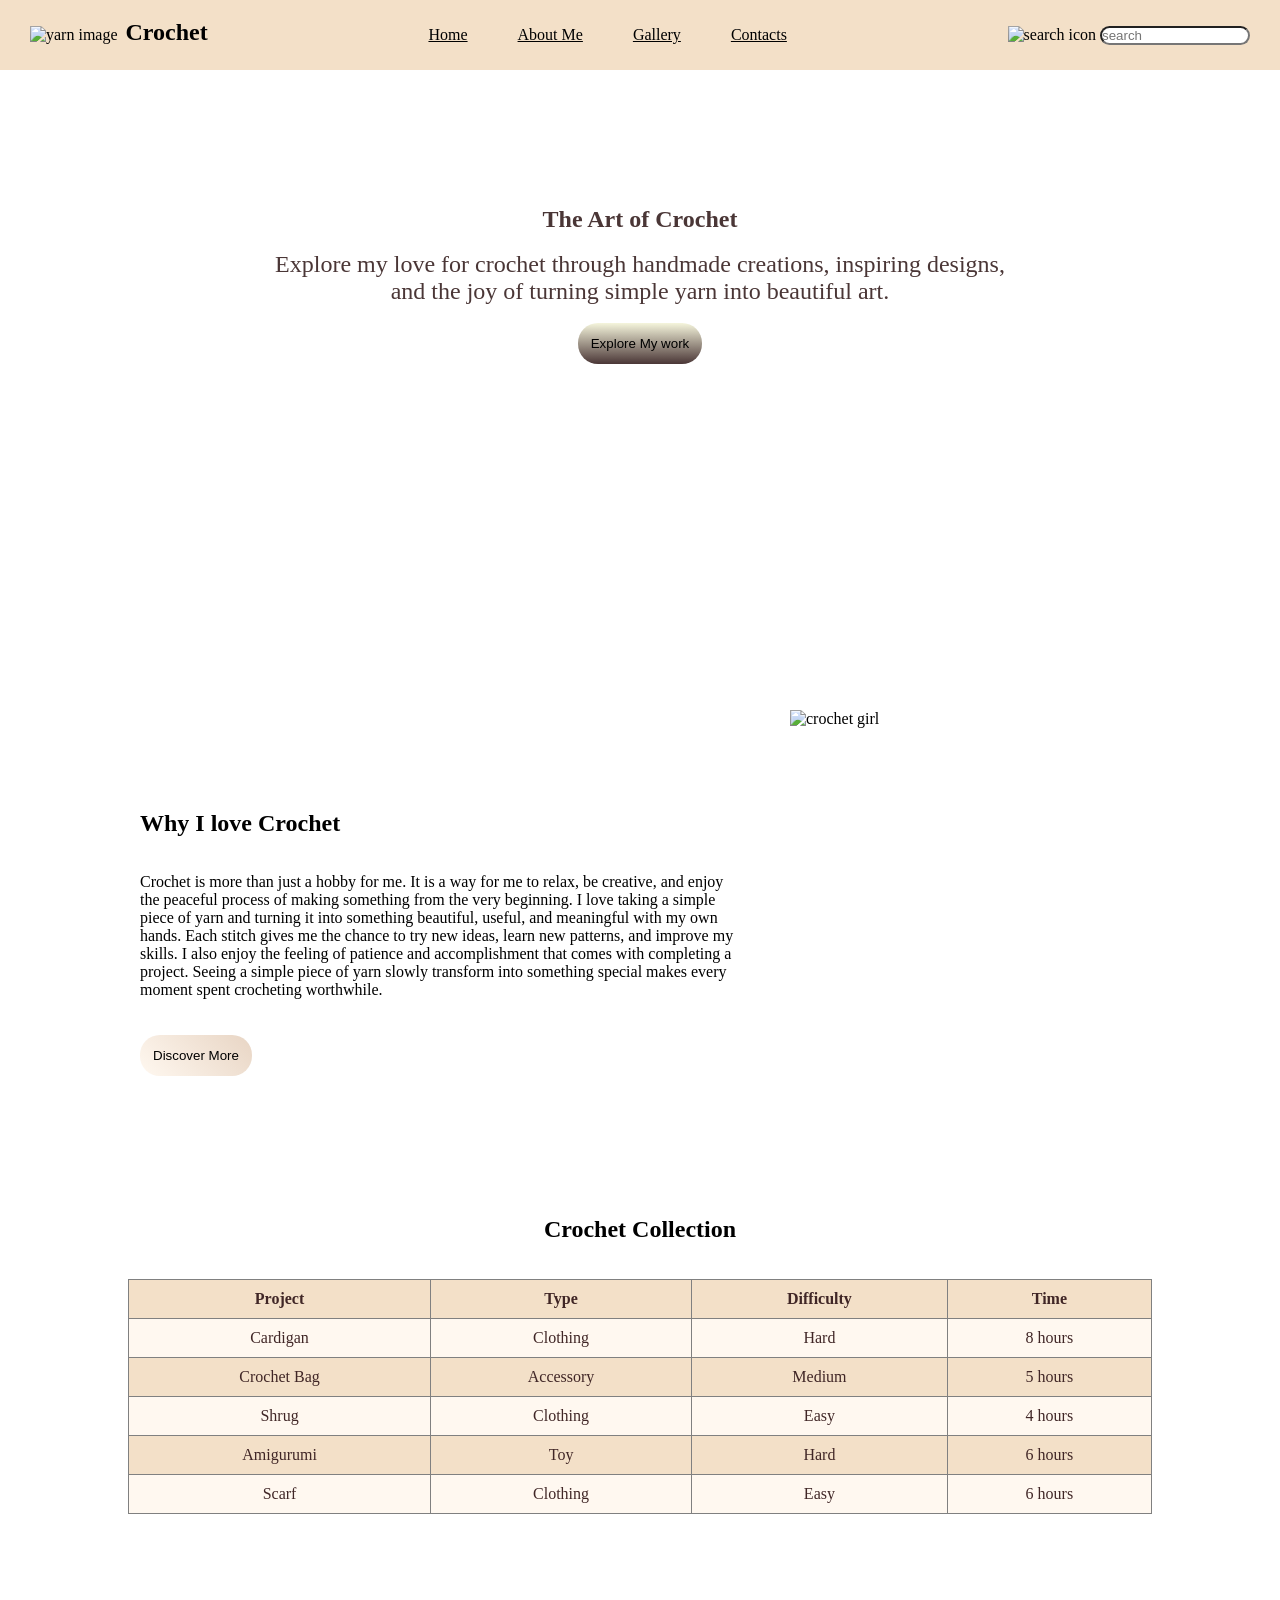
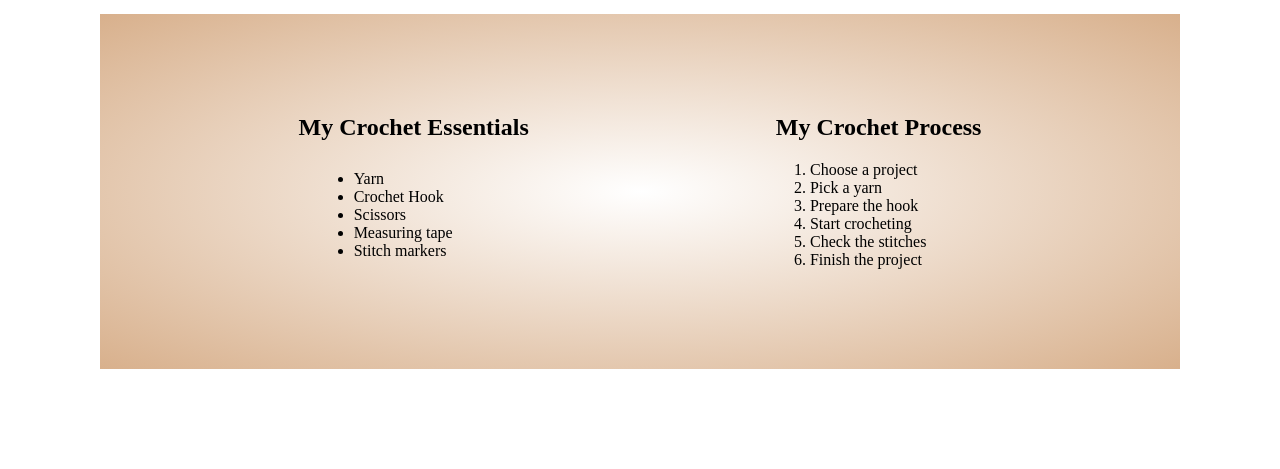
==== index.html @ 4fec3a50 "adding features in my home page" ====
<!DOCTYPE html>
<html lang="en">
    <head>
        <meta charset="UTF-8" />
        <meta name="viewport" content="width=device-width, initial-scale=1.0" />
        <title> My crochet world </title>
        <link rel="stylesheet" href="./styles/index.css" />
    </head>
    <body>
        <div id="container">
            <section id="box">
                <div class="header">
                    <span><img src="./Images/yarn-svgrepo-com.svg" alt="yarn image" width="30px" height="30px"/></span><h2> Crochet </h2>
                </div>
                <div class="nav">
                    <a href="./index.html"> Home </a>
                    <a href="./about.html"> About Me </a>
                    <a href="./gallery.html"> Gallery </a>
                    <a href="./contact.html"> Contacts </a>
                </div>
                <div class="search">
                    <span><img src="./Images/search-svgrepo-com.svg" alt="search icon" width="15px" height="15px"/></span>
                    <input id="input1" type="text" placeholder="search" />
                </div>
            </section>
            <!--This is hero section-->
            <section >
                <div class="hero">
                    <h1>The Art of Crochet</h1><br>
                    <p> Explore my love for crochet through handmade creations, inspiring
                        designs,<br> and the joy of turning simple yarn into beautiful art.
                    </p><br>
                    <a href="#me"><button>Explore My work</button> </a>
                </div>
            </section>
            <!-- This is the short about me section-->
             <section id="me">
                <div class="about">
                    <h1> Why I love Crochet </h1><br><br>
                    <p>
                        Crochet is more than just a hobby for me. 
                        It is a way for me to relax, be creative, and enjoy the peaceful process of making something from the very beginning. 
                        I love taking a simple piece of yarn and turning it into something beautiful, useful, and meaningful with my own hands. 
                        Each stitch gives me the chance to try new ideas, learn new patterns, and improve my skills. 
                        I also enjoy the feeling of patience and accomplishment that comes with completing a project. 
                        Seeing a simple piece of yarn slowly transform into something special makes every moment spent crocheting worthwhile.
                    </p><br><br>
                    <a href="./about.html"><button>Discover More</button></a>
                </div>
                <div>
                    <img class="girl" src="./Images/Crochet My Hobby.jpg" alt="crochet girl"/>
                </div>
             </section>
             <!-- This is the table section-->
              <section id="table">
                <h2> Crochet Collection </h2> <br><br>
                <table border="1px">
                    <tr>
                        <th> Project </th>
                        <th>  Type </th>
                        <th> Difficulty </th>
                        <th> Time </th>
                    </tr>
                    <tr>
                        <td> Cardigan </td>
                        <td> Clothing </td>
                        <td> Hard </td>
                        <td> 8 hours </td>
                    </tr>
                    <tr>
                        <td> Crochet Bag </td>
                        <td> Accessory </td>
                        <td> Medium </td>
                        <td> 5 hours</td>
                    </tr>
                    <tr>
                        <td> Shrug </td>
                        <td> Clothing </td>
                        <td> Easy </td>
                        <td> 4 hours</td>
                    </tr>
                    <tr>
                        <td> Amigurumi </td>
                        <td> Toy </td>
                        <td> Hard</td>
                        <td> 6 hours </td>
                    </tr>
                    <tr>
                        <td> Scarf </td>
                        <td> Clothing </td>
                        <td> Easy </td>
                        <td> 6 hours </td>
                    </tr>
                </table>              
            </section>
            <!--This is the list section -->
            <section id="list">
                <div class="title">
                    <h2> My Crochet Essentials</h2>
                    <h2> My Crochet Process </h2>
                </div>
                <div class="lis">
                    <ul>
                        <li> Yarn </li>
                        <li> Crochet Hook </li>
                        <li> Scissors </li>
                        <li> Measuring tape </li>
                        <li> Stitch markers</li>
                    </ul>
                    <ol>
                        <li>Choose a project</li>
                        <li>Pick a yarn</li>
                        <li>Prepare the hook</li>
                        <li>Start crocheting</li>
                        <li>Check the stitches</li>
                        <li>Finish the project</li>
                    </ol>
                </div>
            </section>
            <!--This is footer section-->
            <section id="footer">
                
            </section>
        </div>
    </body>
</html>
---- styles/index.css ----
* {
    box-sizing: border-box;
    margin: 0px;
    padding: 0px;
}
.header {
    display: flex;
    align-items: center;
    gap: 8px;
    margin-left: 30px;
    margin-right:auto;
}
.header > h2 {
    padding-bottom: 5px;
}
#container {
    display: flex;
    flex-direction: column;
}
#box {
    display:flex;
    align-items: center;
    background-color: #F3E0C8;
    width: 100%;
    height:70px;
    position: fixed;
}
#input1 {
    border-radius: 10px;
    width: 150px;
}
.nav {
    gap: 50px;
    display: flex;
    justify-content: space-between;
    align-items: center;
}
.nav > a {
    color: black;
}
.search {
    margin-left: auto;
    margin-right: 30px;
}
.hero {
    width: 100%;
    height: 570px;
    display: flex;
    flex-direction: column;
    justify-content: center;
    align-items: center;
    background-image: url('../Images/Cozy\ Neutral\ Craft\ Workspace\ _\ Minimal\ Flat\ Lay\ Inspiration.jpg');
    background-repeat: no-repeat;
    background-size: cover;
    background-position: center;
}
.hero > h1 {
    color: #4A3636;
    font-family:Georgia, 'Times New Roman', Times, serif;
}
.hero > p {
    color: #4A3636;
    text-align: center;
    font-size:x-large;
    font-weight: 500;
}
.hero > a > button {
    background-image: linear-gradient(180deg, beige, #4A3636);
    padding: 13px;
    border: none;
    border-radius: 20px;
    cursor: pointer;
}

.girl {
    width: 450px;
    height: 450px;
}
#me {
    display: flex;
    margin: 60px;
    border: none;
    padding: 80px;
    background-color: white;
    gap: 50px;
}
.about {
    width:60%;
    margin-top: 100px;
    background-color: white;
}
.about > h1 {
    background-color: white;
}
.about > p{
    background-color: white;
}
.about button {
    border: none;
    border-radius: 20px;
    background-image: linear-gradient(45deg, #FFF8F0, #E8D5C4);
    padding: 13px;
    cursor: pointer;
}
#table {
    display: flex;
    flex-direction: column;
    justify-content: center;
    align-items: center;
}
#table > h2 {
    text-align: center;
}
table {
    border-collapse: collapse;
    width: 80%
}
th, td {
    text-align: center;
    padding: 10px;
}
table[border="1px"] {
    color: #402626;
}
tr:nth-child(even) {
    background-color: #FFF8F0;
}
tr:nth-child(odd) {
    background-color: #F3E0C8;
}
.lis {
    display:flex;
    margin-top: 20px;
    justify-content: space-around;
    align-items: center;
    gap: 50px;
}
.title {
    display:flex;
    justify-content: space-around;
    align-items: center;
    gap: 50px;
}
#list {
    border: none;
    margin: 100px;
    padding: 100px;
    background-image: radial-gradient( white, #D8B08C);
}
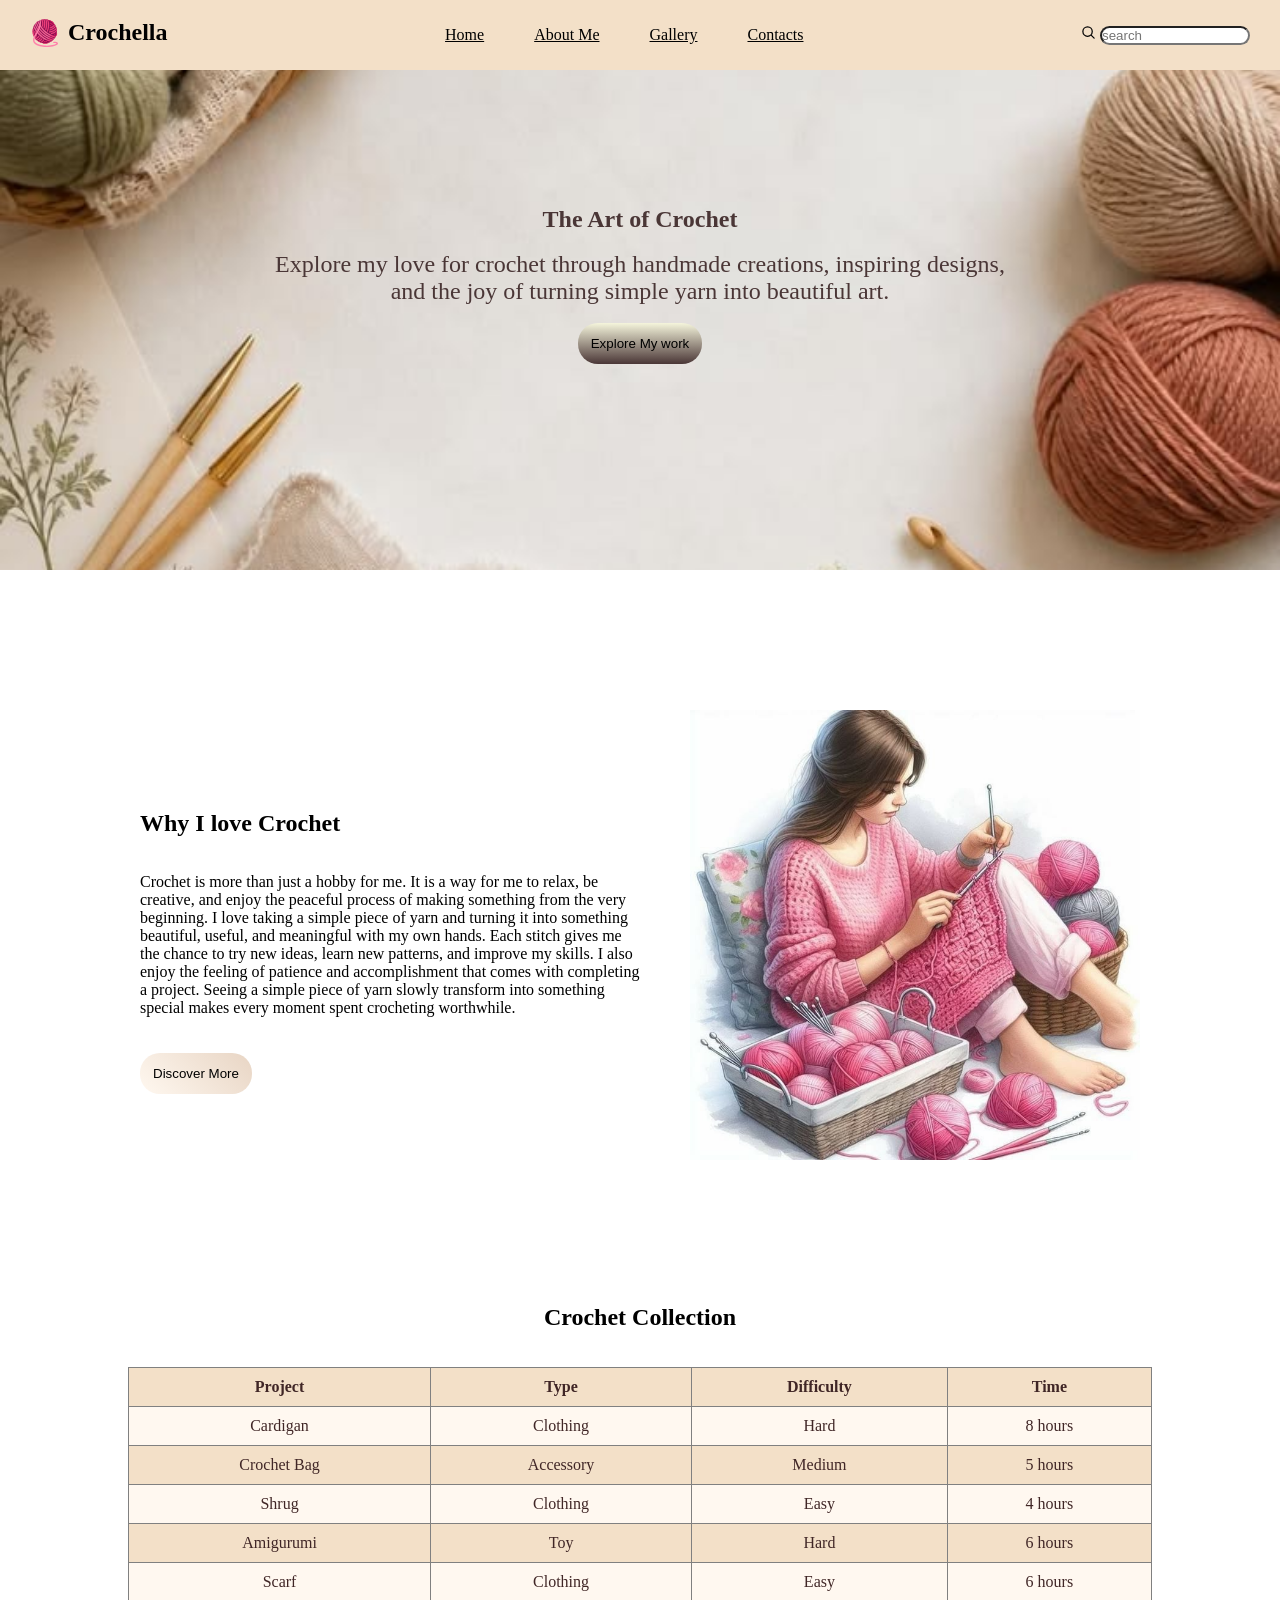
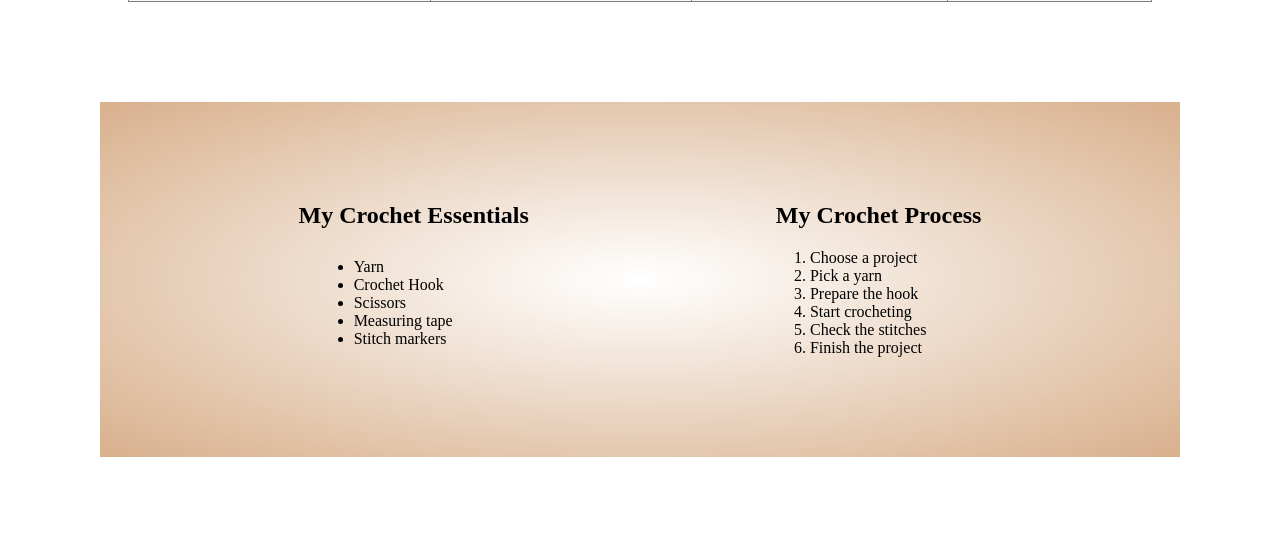
==== commit 6f84d7c0: "Editing the home page" ====
--- a/index.html
+++ b/index.html
@@ -10,7 +10,7 @@
         <div id="container">
             <section id="box">
                 <div class="header">
-                    <span><img src="./Images/yarn-svgrepo-com.svg" alt="yarn image" width="30px" height="30px"/></span><h2> Crochet </h2>
+                    <span><img src="./Images/yarn-svgrepo-com.svg" alt="yarn image" width="30px" height="30px"/></span><h2> Crochella </h2>
                 </div>
                 <div class="nav">
                     <a href="./index.html"> Home </a>
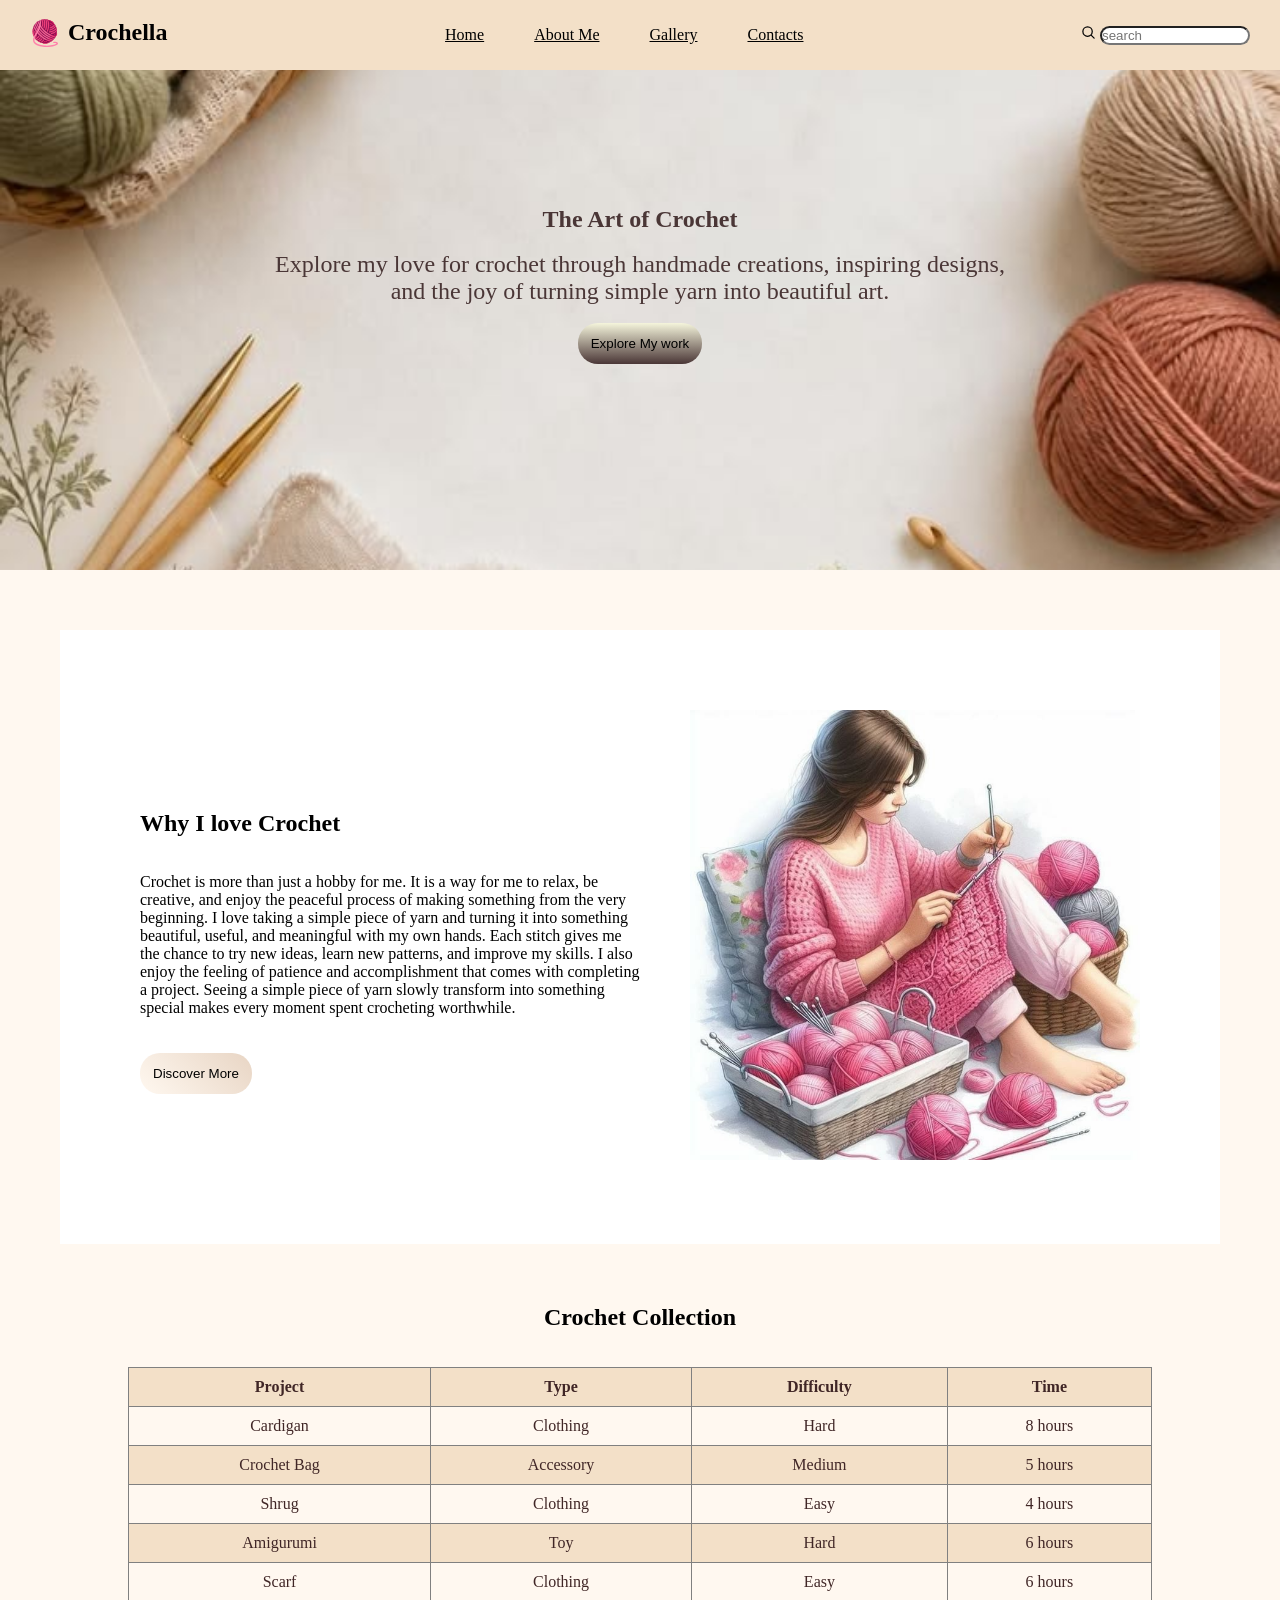
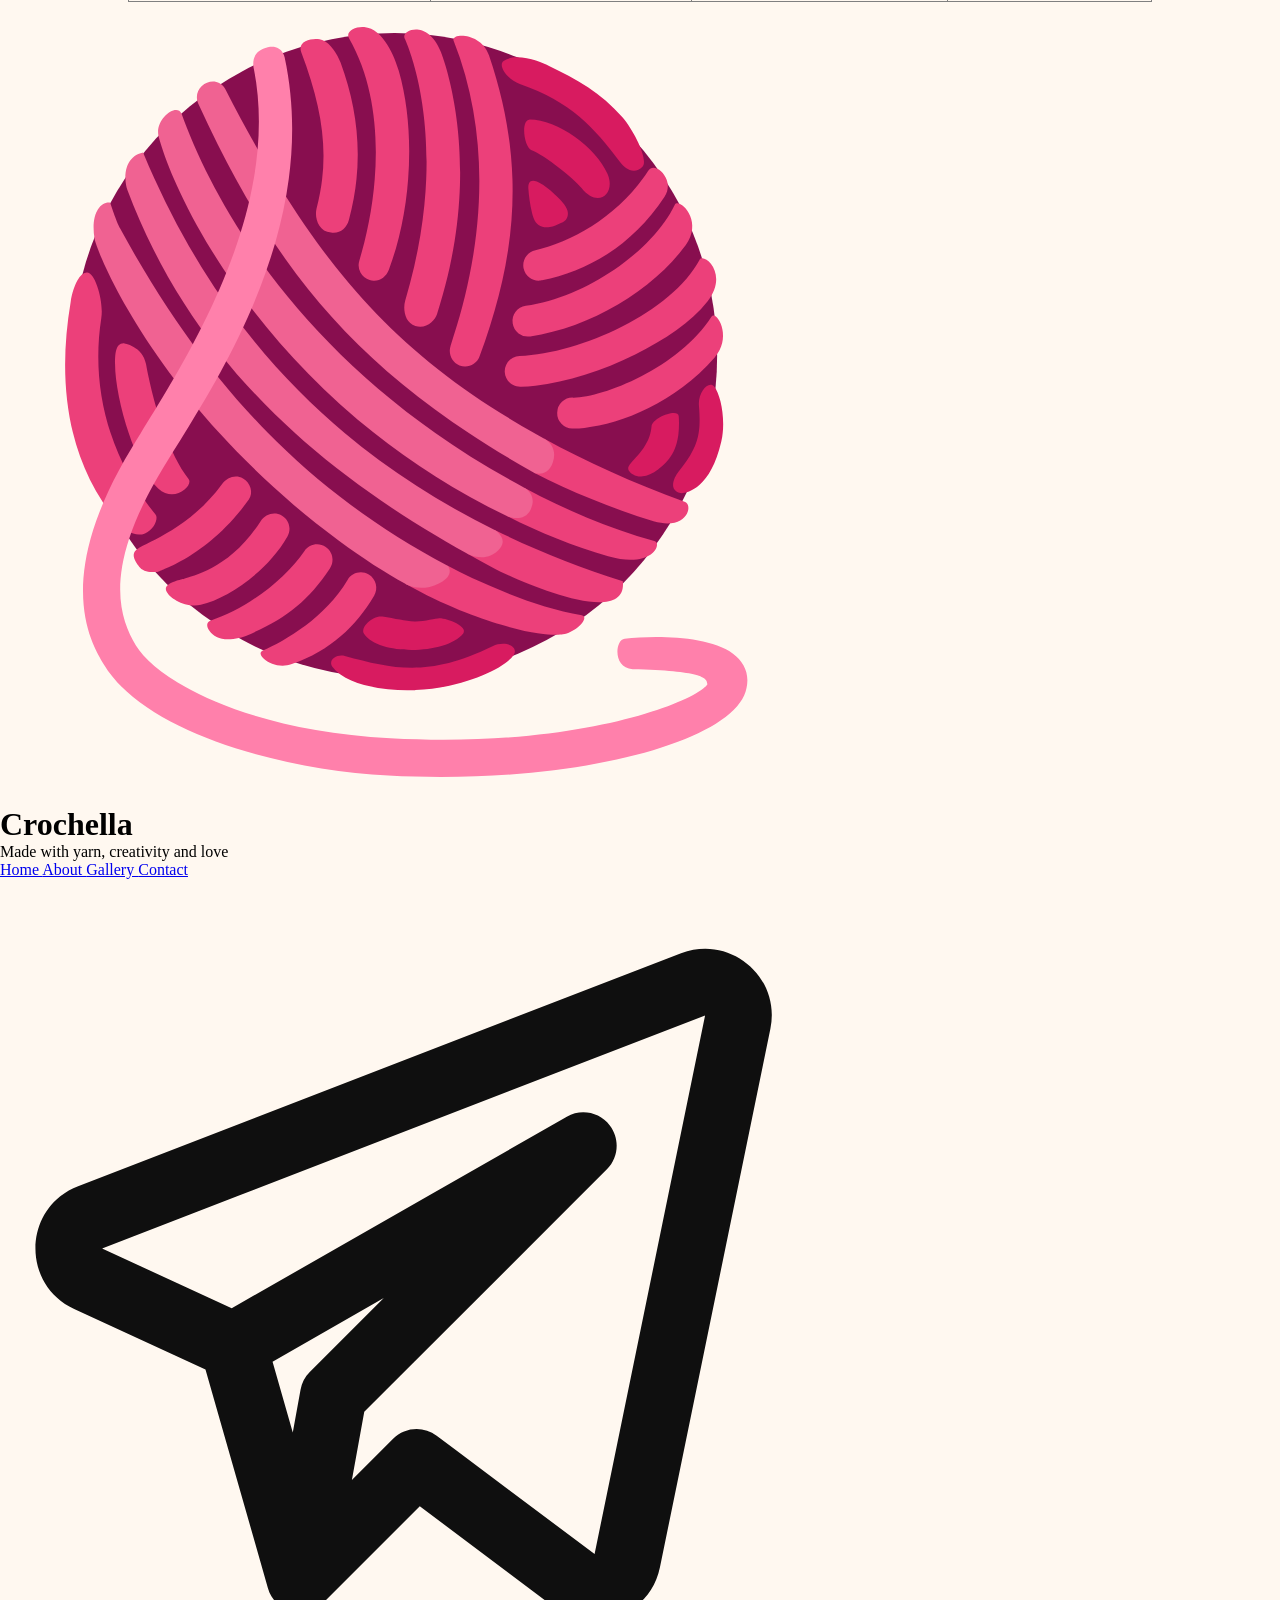
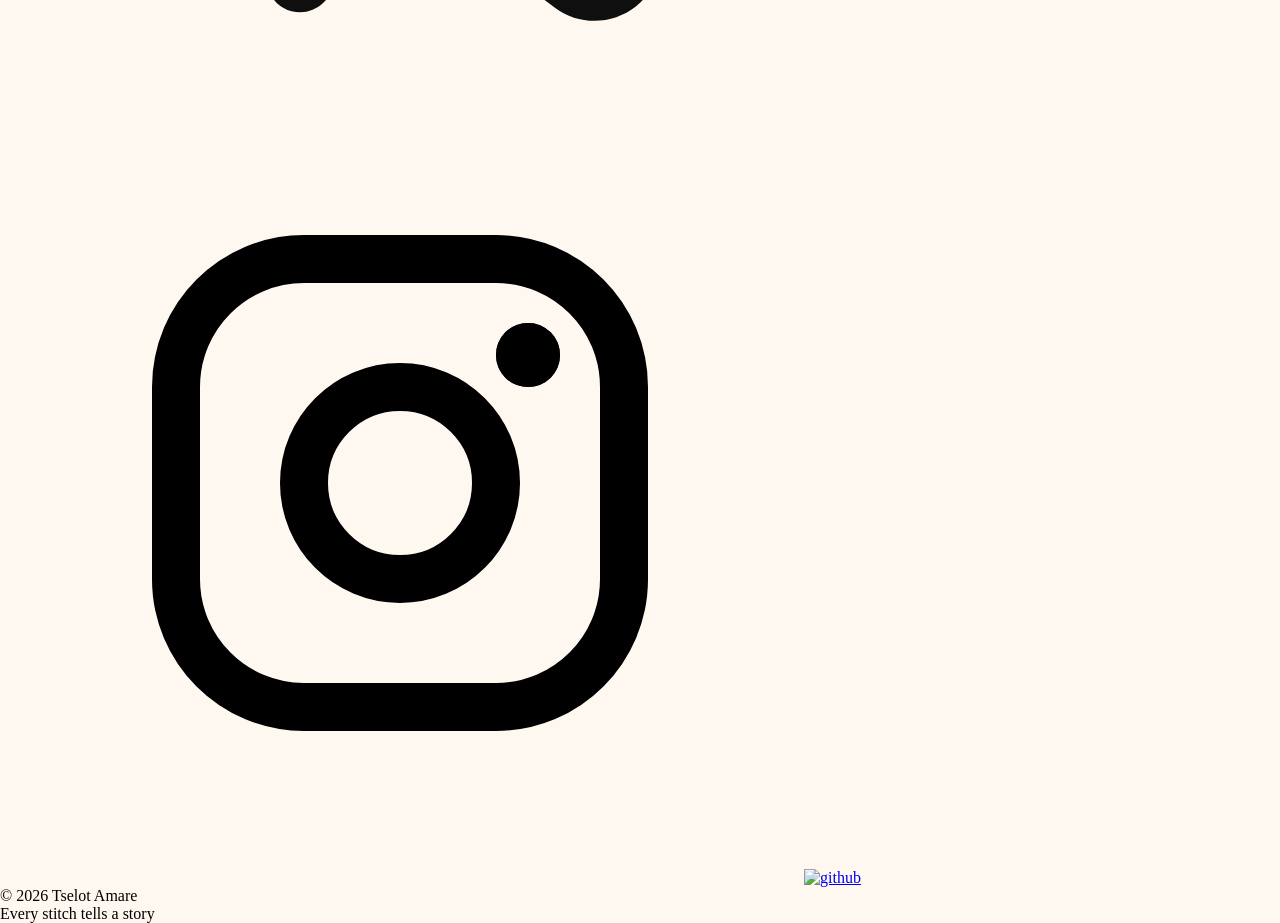
==== commit c1c7e26c: "Adding footer section" ====
--- a/index.html
+++ b/index.html
@@ -93,34 +93,29 @@
                     </tr>
                 </table>              
             </section>
-            <!--This is the list section -->
-            <section id="list">
-                <div class="title">
-                    <h2> My Crochet Essentials</h2>
-                    <h2> My Crochet Process </h2>
+            <!--This is footer section-->
+            <footer>
+                <div id="footer-head">
+                    <img src="./Images/yarn-svgrepo-com.svg" alt="yarn"/>
+                    <h1> Crochella </h1>
+                    <p> Made with yarn, creativity and love </p>
                 </div>
-                <div class="lis">
-                    <ul>
-                        <li> Yarn </li>
-                        <li> Crochet Hook </li>
-                        <li> Scissors </li>
-                        <li> Measuring tape </li>
-                        <li> Stitch markers</li>
-                    </ul>
-                    <ol>
-                        <li>Choose a project</li>
-                        <li>Pick a yarn</li>
-                        <li>Prepare the hook</li>
-                        <li>Start crocheting</li>
-                        <li>Check the stitches</li>
-                        <li>Finish the project</li>
-                    </ol>
+                <div class="footer-link">
+                    <a href="./index.html"> Home </a>
+                    <a href="./about.html"> About </a>
+                    <a href="./gallery.html"> Gallery </a>
+                    <a href="./contact.html"> Contact </a>
+                </div>      
+                <div id="footer-img">
+                    <a href="https://t.me/msaone_stitches" target="_blank"> <img class="footer-im"  src="./Images/telegram-svgrepo-com.svg" alt="telegram"/></a>
+                    <a href="https://www.instagram.com/msaone_stitches?igsh=MW1icWxpaWNiYjRiaQ==&igsi=MW1icWxpaWNiYjRiaQ==" target="_blank"> <img class="footer-im" src="./Images/instagram-svgrepo-com.svg" alt="instagram"/></a>
+                    <a href="https://github.com/tselot67" target="_blank" > <img class="footer-im" src="./Images/github-142-svgrepo-com.svg" alt="github"/></a>
                 </div>
-            </section>
-            <!--This is footer section-->
-            <section id="footer">
-                
-            </section>
+                <div id="last">
+                    <p> &copy; 2026 Tselot Amare  </p>
+                    <p> Every stitch tells a story </p>
+                </div>          
+            </footer>
         </div>
     </body>
 </html>
--- a/styles/index.css
+++ b/styles/index.css
@@ -2,6 +2,9 @@
     box-sizing: border-box;
     margin: 0px;
     padding: 0px;
+}
+body {
+    background-color: #FFF8F0;
 }
 .header {
     display: flex;
@@ -143,7 +146,7 @@
 }
 #list {
     border: none;
-    margin: 100px;
+    margin: 150px;
     padding: 100px;
     background-image: radial-gradient( white, #D8B08C);
 }
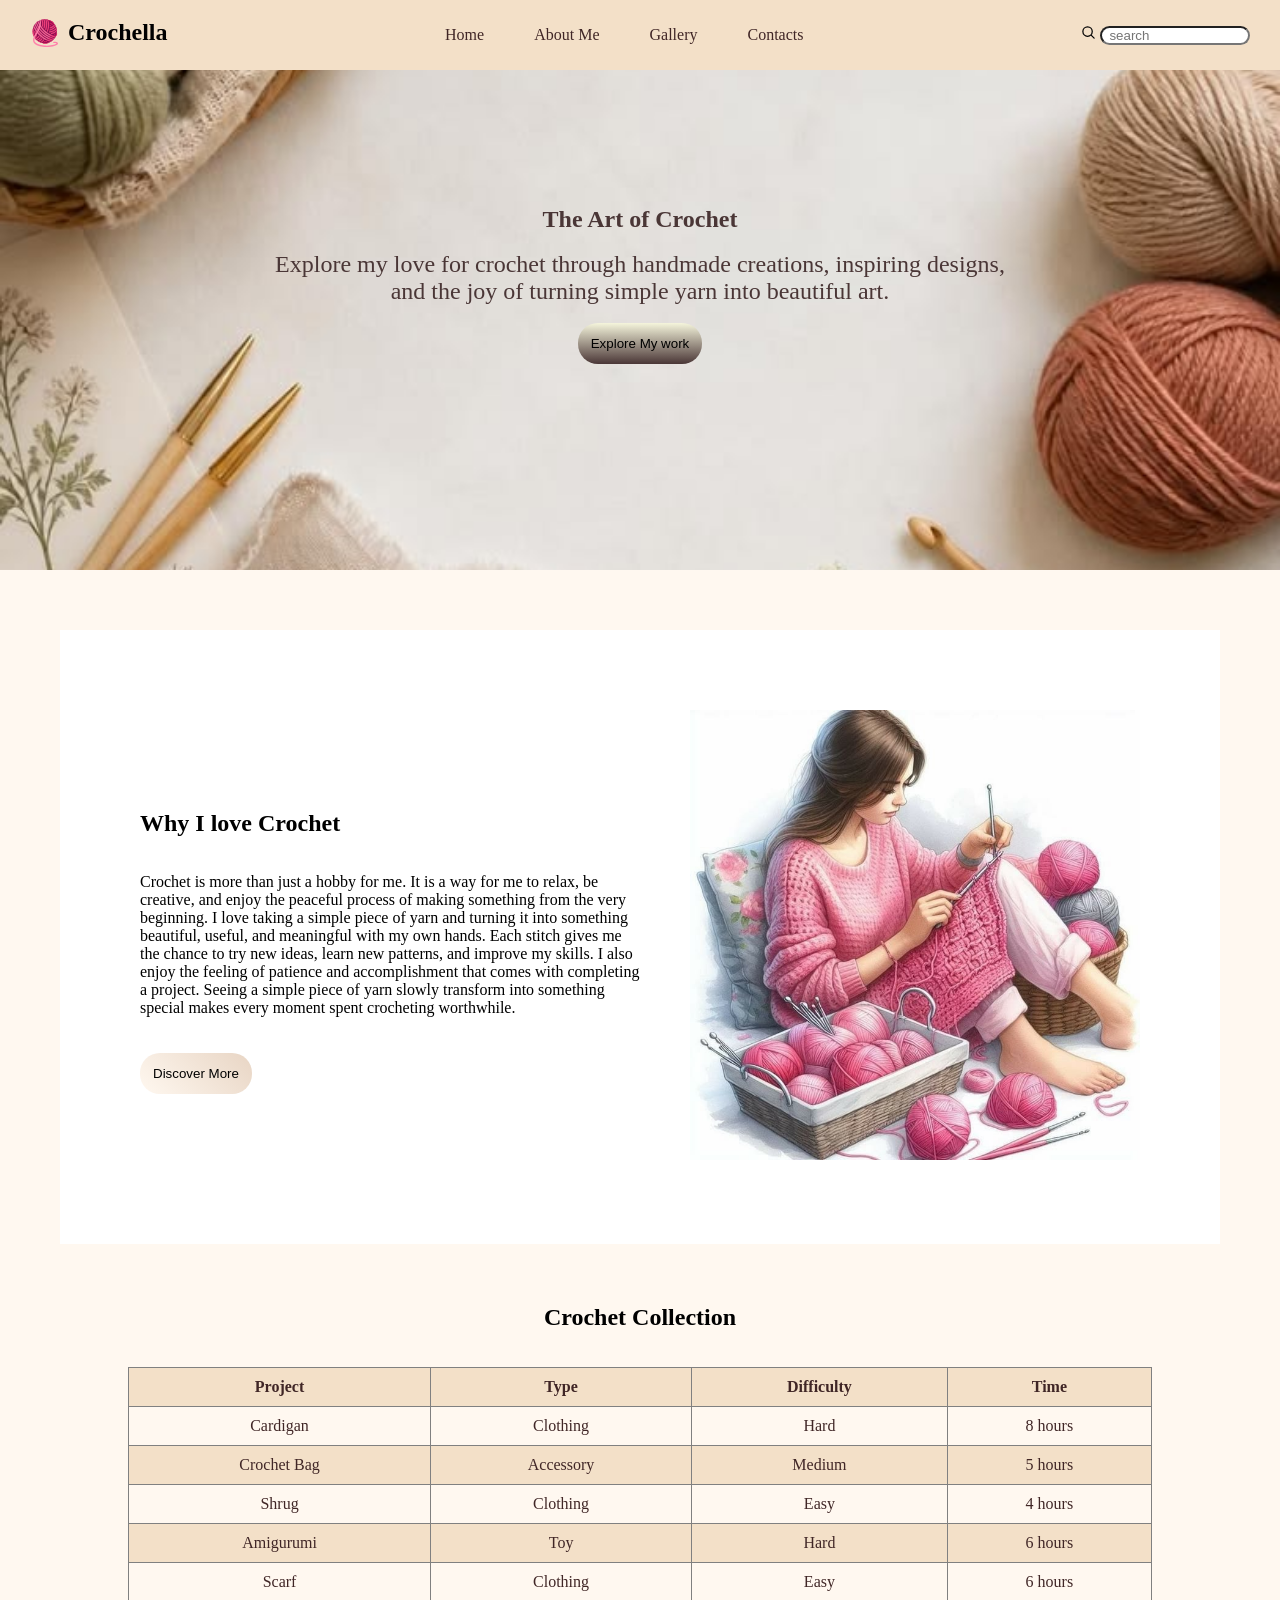
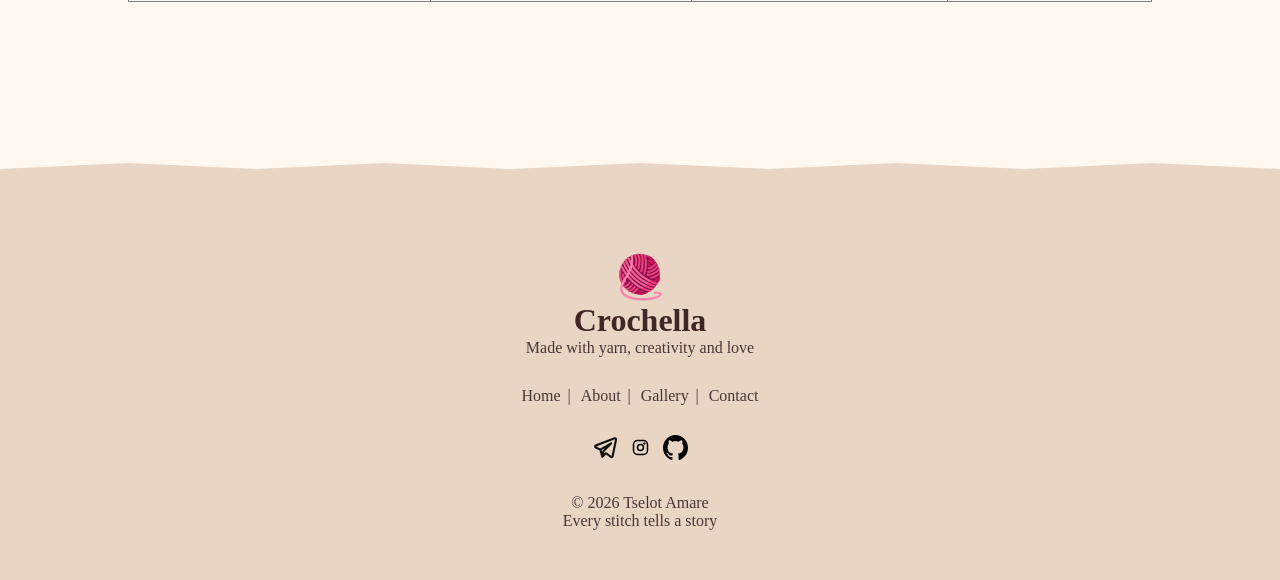
==== commit a1914c53: "Editing the search icon" ====
--- a/index.html
+++ b/index.html
@@ -20,7 +20,7 @@
                 </div>
                 <div class="search">
                     <span><img src="./Images/search-svgrepo-com.svg" alt="search icon" width="15px" height="15px"/></span>
-                    <input id="input1" type="text" placeholder="search" />
+                    <input id="input1" type="text" placeholder="  search" />
                 </div>
             </section>
             <!--This is hero section-->
--- a/styles/index.css
+++ b/styles/index.css
@@ -39,8 +39,10 @@
     align-items: center;
 }
 .nav > a {
-    color: black;
-}
+    color: #402626;
+    text-decoration: none;
+}
+
 .search {
     margin-left: auto;
     margin-right: 30px;
@@ -110,6 +112,7 @@
     flex-direction: column;
     justify-content: center;
     align-items: center;
+    margin-bottom: 100px;
 }
 #table > h2 {
     text-align: center;
@@ -131,22 +134,81 @@
 tr:nth-child(odd) {
     background-color: #F3E0C8;
 }
-.lis {
+.footer-link {
     display:flex;
-    margin-top: 20px;
-    justify-content: space-around;
-    align-items: center;
-    gap: 50px;
-}
-.title {
-    display:flex;
-    justify-content: space-around;
-    align-items: center;
-    gap: 50px;
-}
-#list {
-    border: none;
-    margin: 150px;
-    padding: 100px;
-    background-image: radial-gradient( white, #D8B08C);
-}+    gap: 20px;
+}
+.footer-link > a {
+    color: #4A3636;
+    text-decoration: none;
+    position: relative;
+}
+.footer-link > a:not(:last-child)::after{
+    content: "|";
+    position: absolute;
+    right: -10px;
+}
+footer {
+    display: flex;
+    flex-direction: column;
+    align-items: center;
+    justify-content: center;
+    gap: 30px;
+    background-color: #E8D5C4;
+    margin-top: 80px;
+    padding: 70px 20px 50px;
+    position: relative;
+}
+footer > div > p {
+    text-align: center;
+    color: #4A3636;
+}
+.footer-im {
+    width: 25px;
+    height: 25px;
+}
+#footer-img {
+    display: flex;
+    gap: 10px;
+}
+#footer-head > img {
+    width: 50px;
+    height: 50px;
+}
+footer > div > h1 {
+    text-align: center;
+    color: #402626;
+}
+#last {
+    color: #4A3636;
+}
+#footer-head {
+    display: flex;
+    flex-direction: column;
+    justify-content: center;
+    align-items: center;
+}
+footer::before {
+    position: absolute;
+    content: "";
+    top: -25px;
+    left: 0;
+    width: 100%;
+    height: 30px;
+    background-color: #E8D5C4;
+    clip-path: polygon(
+        0 40%,
+        10% 20%,
+        20% 40%,
+        30% 20%,
+        40% 40%,
+        50% 20%,
+        60% 40%,
+        70% 20%,
+        80% 40%,
+        90% 20%,
+        100% 40%,
+        100% 100%,
+        0 100%
+    );
+}
